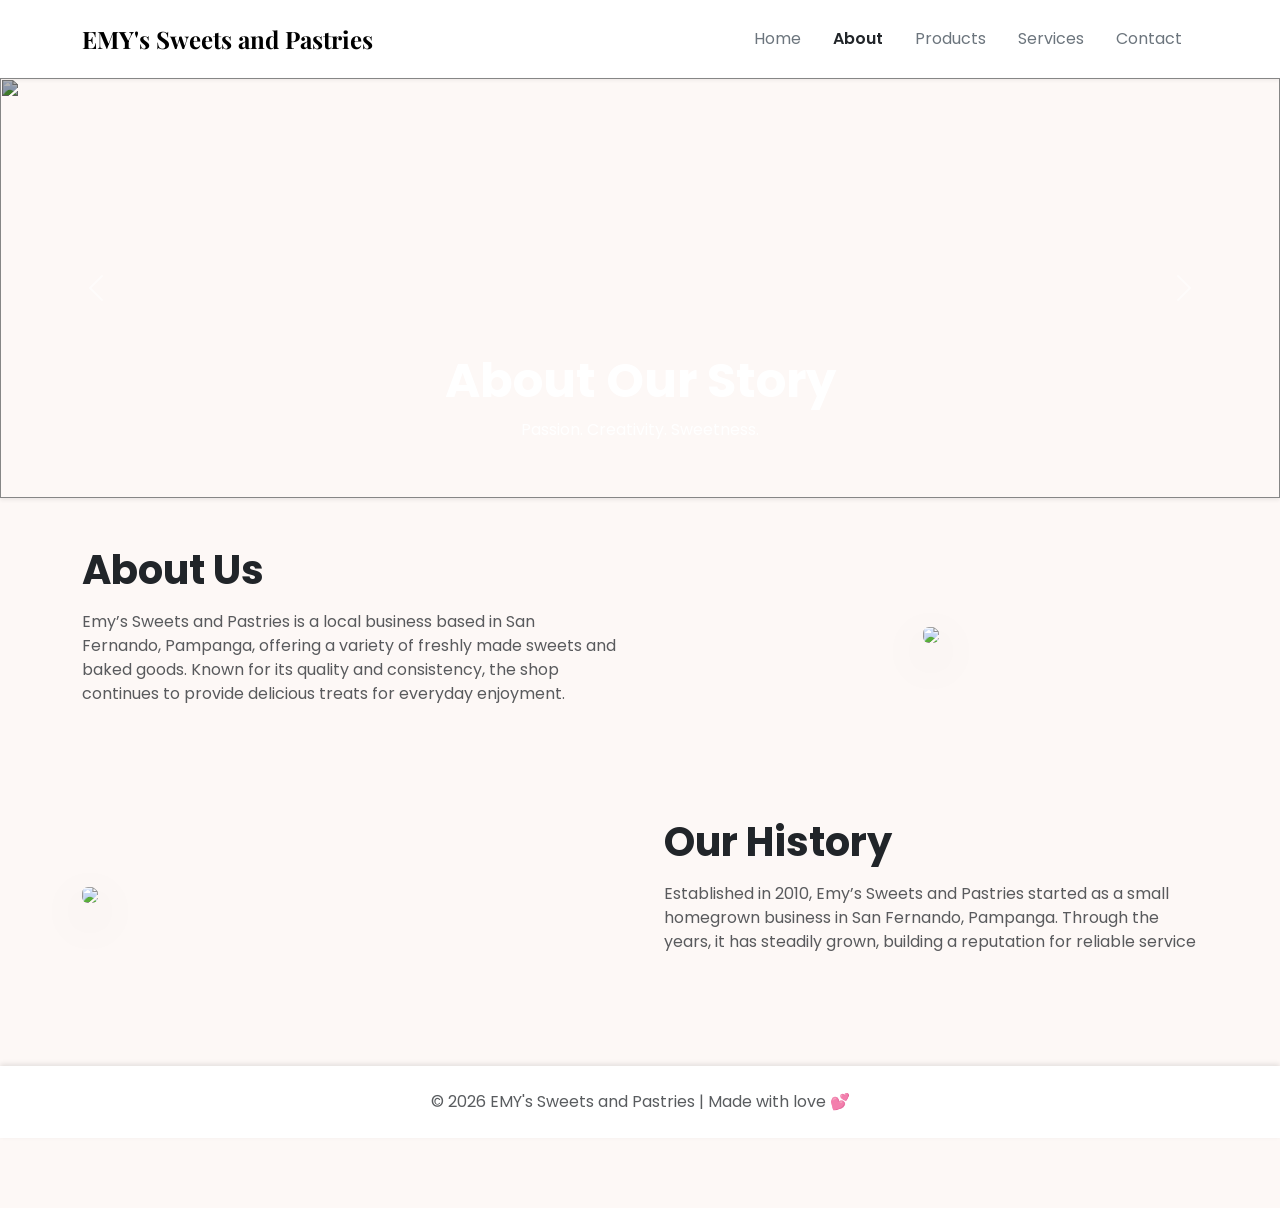
==== about.html @ 319a4fff "Add files via upload" ====
<!DOCTYPE html>
<html>
<head>
<meta charset="UTF-8">
<meta name="viewport" content="width=device-width, initial-scale=1">

<!-- Bootstrap -->
<link href="https://cdn.jsdelivr.net/npm/bootstrap@5.3.3/dist/css/bootstrap.min.css" rel="stylesheet">

<!-- Fonts -->
<link href="https://fonts.googleapis.com/css2?family=Playfair+Display:wght@600;700&family=Poppins:wght@300;400;500&display=swap" rel="stylesheet">

<link rel="stylesheet" href="style.css">

<title>About | EMY's Sweets and Pastries</title>
</head>

<body style="font-family: 'Poppins', sans-serif; background-color:#fdf8f6;">

<!-- NAVBAR -->
<nav class="navbar navbar-expand-lg bg-white shadow-sm py-3">
  <div class="container">
    <a class="navbar-brand fw-bold fs-4" style="font-family: 'Playfair Display', serif;">
       EMY's Sweets and Pastries
    </a>

    <button class="navbar-toggler" data-bs-toggle="collapse" data-bs-target="#nav">
      <span class="navbar-toggler-icon"></span>
    </button>

    <div class="collapse navbar-collapse" id="nav">
      <ul class="navbar-nav ms-auto">
        <li class="nav-item"><a class="nav-link px-3 text-secondary" href="index.html">Home</a></li>
        <li class="nav-item"><a class="nav-link px-3 fw-semibold text-dark" href="about.html">About</a></li>
        <li class="nav-item"><a class="nav-link px-3 text-secondary" href="products.html">Products</a></li>
        <li class="nav-item"><a class="nav-link px-3 text-secondary" href="services.html">Services</a></li>
        <li class="nav-item"><a class="nav-link px-3 text-secondary" href="contact.html">Contact</a></li>
      </ul>
    </div>
  </div>
</nav>

<!-- HERO CAROUSEL -->
<div id="headerCarousel" class="carousel slide shadow-sm" data-bs-ride="carousel">
  <div class="carousel-inner">

    <div class="carousel-item active">
      <img src="images/polvoron.jpg" class="d-block w-100" style="height:420px; object-fit:cover; filter:brightness(70%);">
      <div class="carousel-caption">
        <h1 class="fw-bold display-5">About Our Story</h1>
        <p>Passion. Creativity. Sweetness.</p>
      </div>
    </div>

    <div class="carousel-item">
      <img src="images/barquiron.jpg" class="d-block w-100" style="height:420px; object-fit:cover; filter:brightness(70%);">
      <div class="carousel-caption">
        <h1 class="fw-bold display-5">About Our Story</h1>
        <p>Every pastry tells a story</p>
      </div>
    </div>

    <div class="carousel-item">
      <img src="images/emy2.jpg" class="d-block w-100" style="height:420px; object-fit:cover; filter:brightness(70%);">
      <div class="carousel-caption">
        <h1 class="fw-bold display-5">About Our Story</h1>
        <p>Every pastry tells a story</p>
      </div>
    </div>

  </div>

  <button class="carousel-control-prev" type="button" data-bs-target="#headerCarousel" data-bs-slide="prev">
    <span class="carousel-control-prev-icon"></span>
  </button>

  <button class="carousel-control-next" type="button" data-bs-target="#headerCarousel" data-bs-slide="next">
    <span class="carousel-control-next-icon"></span>
  </button>
</div>

<!-- ABOUT SECTION -->
<div class="container py-5">
  <div class="row align-items-center g-5">

    <div class="col-md-6">
      <h2 class="fw-bold mb-3 display-6">About Us</h2>
      <p class="text-muted">
        Emy’s Sweets and Pastries is a local business based in San Fernando, Pampanga, offering a variety of freshly made sweets and baked goods. Known for its quality and consistency, the shop continues to provide delicious treats for everyday enjoyment.
      </p>
    </div>

    <div class="col-md-6 text-center">
      <img src="images/outsidepic.jpg" class="img-fluid rounded shadow-lg" style="max-width:420px;">
    </div>

  </div>

  <!-- HISTORY SECTION -->
  <div class="row mt-5 align-items-center g-5">

    <div class="col-md-6">
      <img src="images/factory.jpg" class="img-fluid rounded shadow-lg">
    </div>

    <div class="col-md-6">
      <h2 class="fw-bold mb-3 display-6">Our History</h2>
      <p class="text-muted">
        Established in 2010, Emy’s Sweets and Pastries started as a small homegrown business in San Fernando, Pampanga. Through the years, it has steadily grown, building a reputation for reliable service
      </p>
    </div>

  </div>
</div>

<!-- FOOTER -->
<footer class="text-center py-4 mt-5" style="background:#fff;">
  <p class="mb-0 text-muted">© 2026 EMY's Sweets and Pastries | Made with love 💕</p>
</footer>

<!-- Bootstrap JS -->
<script src="https://cdn.jsdelivr.net/npm/bootstrap@5.3.3/dist/js/bootstrap.bundle.min.js"></script>

</body>
</html>
---- style.css ----
/* =======================
   BASE STYLES
======================= */
body {
  font-family: 'Poppins', sans-serif;
  background-color: #fff7f9;
  margin: 0;
  padding-bottom: 70px;
}

/* =======================
   NAVBAR
======================= */
.navbar {
  background: #fff;
}

.navbar-toggler {
  border: none;
}

.navbar-toggler:focus {
  box-shadow: none;
}

/* =======================
   BUTTONS
======================= */
.btn-custom {
  background-color: #ff0000 !important;
  color: white !important;
  border-radius: 30px;
  padding: 10px 25px;
  border: none;
  display: inline-block;
  text-decoration: none;
  transition: all 0.3s ease;
}

.btn-custom:hover {
  background-color: #cc0000 !important;
  transform: scale(1.05);
}

/* =======================
   CARDS
======================= */
.card {
  border: none;
  border-radius: 20px;
  overflow: hidden;
  transition: 0.3s;
}

.card:hover {
  transform: translateY(-10px);
  box-shadow: 0 10px 25px rgba(0,0,0,0.1);
}

.service-card {
  transition: all 0.3s ease;
  cursor: pointer;
}

.service-card:hover {
  transform: translateY(-8px);
  box-shadow: 0 12px 25px rgba(0,0,0,0.15);
}

/* =======================
   IMAGES
======================= */
img {
  transition: transform 0.2s ease;
}

img:hover {
  transform: scale(1.02);
}

/* =======================
   MODAL (POPUP DESIGN)
======================= */
.modal-content {
  border-radius: 20px;
  border: none;
}

.modal-body {
  padding: 20px;
}

/* Product image inside modal */
#modalImage {
  width: 100%;
  height: 120px;
  object-fit: cover;
}

/* Quantity input */
#quantity {
  border-radius: 10px;
  text-align: center;
}

/* =======================
   FOOTER
======================= */
footer {
  background: #fff;
  padding: 20px;
  text-align: center;
  position: relative;
  width: 100%;
  box-shadow: 0 -2px 5px rgba(0,0,0,0.1);
}
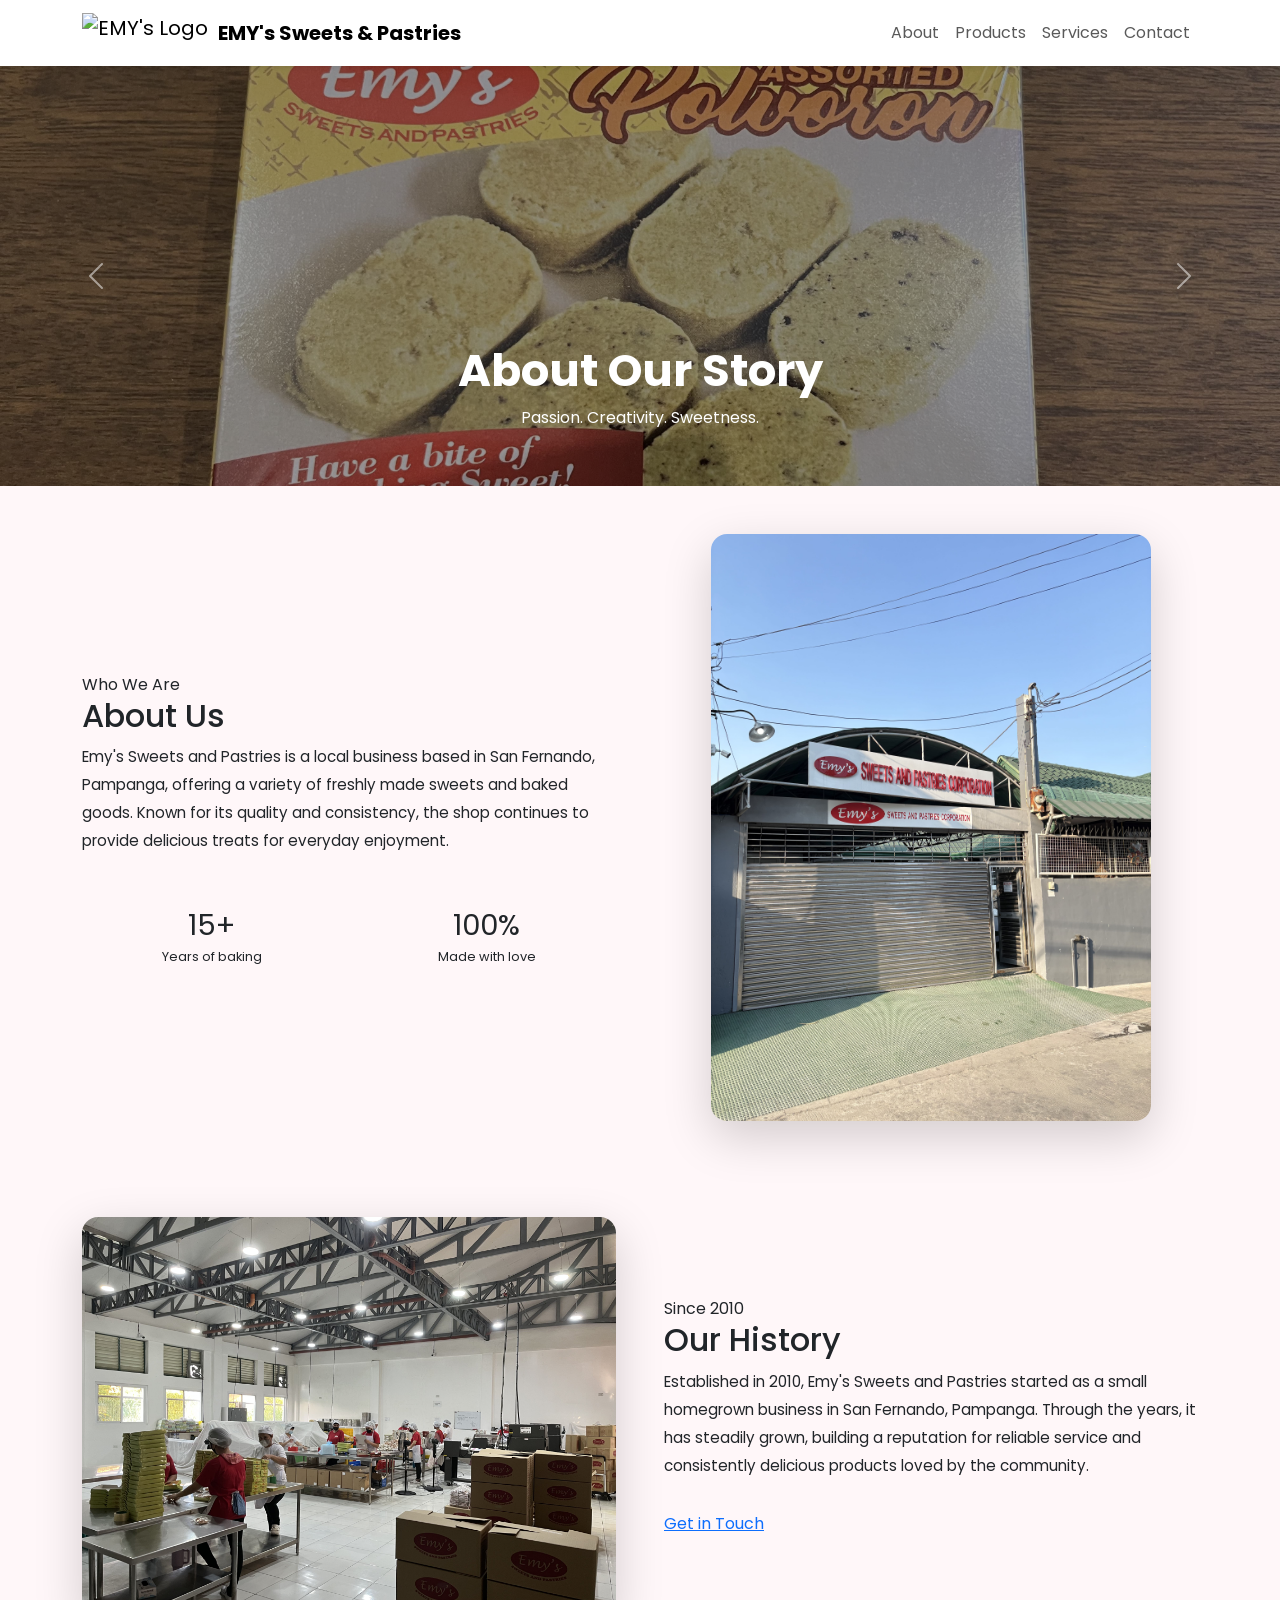
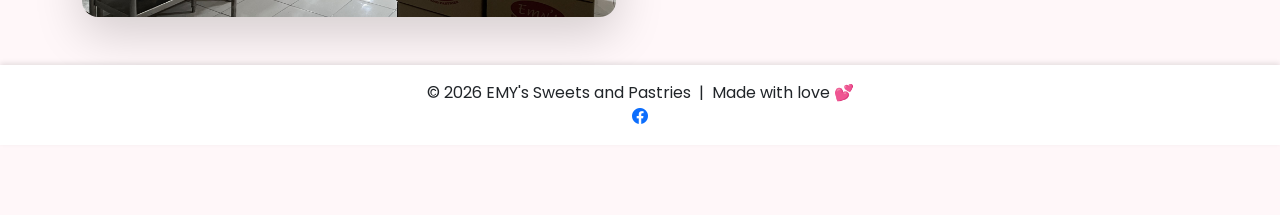
==== commit 52c5ae72: "Update about.html" ====
--- a/about.html
+++ b/about.html
@@ -1,125 +1,155 @@
 <!DOCTYPE html>
-<html>
+<html lang="en">
 <head>
-<meta charset="UTF-8">
-<meta name="viewport" content="width=device-width, initial-scale=1">
+  <meta charset="UTF-8">
+  <meta name="viewport" content="width=device-width, initial-scale=1">
+  <meta name="description" content="EMY's Sweets and Pastries — freshly made, high-quality pastries and desserts from San Fernando, Pampanga.">
 
-<!-- Bootstrap -->
-<link href="https://cdn.jsdelivr.net/npm/bootstrap@5.3.3/dist/css/bootstrap.min.css" rel="stylesheet">
+  <title>EMY's Sweets and Pastries</title>
 
-<!-- Fonts -->
-<link href="https://fonts.googleapis.com/css2?family=Playfair+Display:wght@600;700&family=Poppins:wght@300;400;500&display=swap" rel="stylesheet">
+  <link rel="icon" type="image/png" href="images/emyslogoo.png">
 
-<link rel="stylesheet" href="style.css">
+  <link href="https://cdn.jsdelivr.net/npm/bootstrap@5.3.3/dist/css/bootstrap.min.css" rel="stylesheet">
 
-<title>About | EMY's Sweets and Pastries</title>
+  <link href="https://fonts.googleapis.com/css2?family=Playfair+Display:wght@600;700&family=Poppins:wght@300;400;500&display=swap" rel="stylesheet">
+
+  <link rel="stylesheet" href="https://cdn.jsdelivr.net/npm/bootstrap-icons@1.11.3/font/bootstrap-icons.css">
+
+  <link rel="stylesheet" href="style.css">
 </head>
 
-<body style="font-family: 'Poppins', sans-serif; background-color:#fdf8f6;">
+<nav class="navbar navbar-expand-lg sticky-top bg-white shadow-sm">
+  <div class="container">
 
-<!-- NAVBAR -->
-<nav class="navbar navbar-expand-lg bg-white shadow-sm py-3">
-  <div class="container">
-    <a class="navbar-brand fw-bold fs-4" style="font-family: 'Playfair Display', serif;">
-       EMY's Sweets and Pastries
+    <a class="navbar-brand d-flex align-items-center" href="index.html">
+      <img src="images/emyslogoo.png" alt="EMY's Logo" style="height: 40px; width: auto; margin-right: 10px;">
+      <span class="fw-bold">EMY's Sweets & Pastries</span>
     </a>
 
-    <button class="navbar-toggler" data-bs-toggle="collapse" data-bs-target="#nav">
+    <button class="navbar-toggler" type="button" data-bs-toggle="collapse" data-bs-target="#navMenu"
+      aria-controls="navMenu" aria-expanded="false" aria-label="Toggle navigation">
       <span class="navbar-toggler-icon"></span>
     </button>
 
-    <div class="collapse navbar-collapse" id="nav">
+    <div class="collapse navbar-collapse" id="navMenu">
       <ul class="navbar-nav ms-auto">
-        <li class="nav-item"><a class="nav-link px-3 text-secondary" href="index.html">Home</a></li>
-        <li class="nav-item"><a class="nav-link px-3 fw-semibold text-dark" href="about.html">About</a></li>
-        <li class="nav-item"><a class="nav-link px-3 text-secondary" href="products.html">Products</a></li>
-        <li class="nav-item"><a class="nav-link px-3 text-secondary" href="services.html">Services</a></li>
-        <li class="nav-item"><a class="nav-link px-3 text-secondary" href="contact.html">Contact</a></li>
+        <li class="nav-item">
+          <a class="nav-link" href="about.html">About</a>
+        </li>
+        <li class="nav-item">
+          <a class="nav-link" href="products.html">Products</a>
+        </li>
+        <li class="nav-item">
+          <a class="nav-link" href="services.html">Services</a>
+        </li>
+        <li class="nav-item">
+          <a class="nav-link" href="contact.html">Contact</a>
+        </li>
       </ul>
     </div>
+
   </div>
 </nav>
 
-<!-- HERO CAROUSEL -->
-<div id="headerCarousel" class="carousel slide shadow-sm" data-bs-ride="carousel">
+<div id="aboutHero" class="carousel slide" data-bs-ride="carousel" aria-label="About page hero carousel">
   <div class="carousel-inner">
-
     <div class="carousel-item active">
-      <img src="images/polvoron.jpg" class="d-block w-100" style="height:420px; object-fit:cover; filter:brightness(70%);">
+      <img src="images/polvoron.jpg" alt="Polvoron display" class="d-block w-100" style="height:420px;object-fit:cover;filter:brightness(60%);">
       <div class="carousel-caption">
-        <h1 class="fw-bold display-5">About Our Story</h1>
-        <p>Passion. Creativity. Sweetness.</p>
+        <h1 class="fw-bold" style="font-family:var(--font-display);font-size:clamp(1.6rem,5vw,2.8rem);">About Our Story</h1>
+        <p style="font-size:1rem;">Passion. Creativity. Sweetness.</p>
       </div>
     </div>
-
     <div class="carousel-item">
-      <img src="images/barquiron.jpg" class="d-block w-100" style="height:420px; object-fit:cover; filter:brightness(70%);">
+      <img src="images/barquiron.jpg" alt="Barquiron pastries" class="d-block w-100" style="height:420px;object-fit:cover;filter:brightness(60%);">
       <div class="carousel-caption">
-        <h1 class="fw-bold display-5">About Our Story</h1>
-        <p>Every pastry tells a story</p>
+        <h1 class="fw-bold" style="font-family:var(--font-display);font-size:clamp(1.6rem,5vw,2.8rem);">About Our Story</h1>
+        <p style="font-size:1rem;">Every pastry tells a story</p>
       </div>
     </div>
-
     <div class="carousel-item">
-      <img src="images/emy2.jpg" class="d-block w-100" style="height:420px; object-fit:cover; filter:brightness(70%);">
+      <img src="images/emy2.jpg" alt="Emy's bakery" class="d-block w-100" style="height:420px;object-fit:cover;filter:brightness(60%);">
       <div class="carousel-caption">
-        <h1 class="fw-bold display-5">About Our Story</h1>
-        <p>Every pastry tells a story</p>
+        <h1 class="fw-bold" style="font-family:var(--font-display);font-size:clamp(1.6rem,5vw,2.8rem);">About Our Story</h1>
+        <p style="font-size:1rem;">Baked fresh, delivered with love</p>
       </div>
     </div>
-
   </div>
-
-  <button class="carousel-control-prev" type="button" data-bs-target="#headerCarousel" data-bs-slide="prev">
+  <button class="carousel-control-prev" type="button" data-bs-target="#aboutHero" data-bs-slide="prev" aria-label="Previous slide">
     <span class="carousel-control-prev-icon"></span>
   </button>
-
-  <button class="carousel-control-next" type="button" data-bs-target="#headerCarousel" data-bs-slide="next">
+  <button class="carousel-control-next" type="button" data-bs-target="#aboutHero" data-bs-slide="next" aria-label="Next slide">
     <span class="carousel-control-next-icon"></span>
   </button>
 </div>
 
-<!-- ABOUT SECTION -->
-<div class="container py-5">
-  <div class="row align-items-center g-5">
+<section class="py-5" style="background:var(--white);">
+  <div class="container">
+    <div class="row align-items-center g-5">
+      <div class="col-md-6">
+        <span class="badge-rose">Who We Are</span>
+        <h2 class="section-title">About Us</h2>
+        <span class="divider" style="margin:0 0 1.2rem;"></span>
+        <p style="color:var(--muted);line-height:1.85;font-size:.95rem;">
+          Emy's Sweets and Pastries is a local business based in San Fernando, Pampanga, offering
+          a variety of freshly made sweets and baked goods. Known for its quality and consistency,
+          the shop continues to provide delicious treats for everyday enjoyment.
+        </p>
+        <div class="row g-3 mt-2">
+          <div class="col-6">
+            <div style="background:var(--cream);border-radius:var(--radius-sm);padding:1rem;text-align:center;">
+              <div style="font-family:var(--font-display);font-size:1.8rem;color:var(--rose);">15+</div>
+              <div style="font-size:.8rem;color:var(--muted);">Years of baking</div>
+            </div>
+          </div>
+          <div class="col-6">
+            <div style="background:var(--cream);border-radius:var(--radius-sm);padding:1rem;text-align:center;">
+              <div style="font-family:var(--font-display);font-size:1.8rem;color:var(--rose);">100%</div>
+              <div style="font-size:.8rem;color:var(--muted);">Made with love</div>
+            </div>
+          </div>
+        </div>
+      </div>
+      <div class="col-md-6 text-center">
+        <img src="images/outsidepic.jpg" alt="Outside view of Emy's Sweets and Pastries" class="img-fluid rounded-4 shadow-lg" style="max-width:440px;">
+      </div>
+    </div>
+  </div>
+</section>
 
-    <div class="col-md-6">
-      <h2 class="fw-bold mb-3 display-6">About Us</h2>
-      <p class="text-muted">
-        Emy’s Sweets and Pastries is a local business based in San Fernando, Pampanga, offering a variety of freshly made sweets and baked goods. Known for its quality and consistency, the shop continues to provide delicious treats for everyday enjoyment.
-      </p>
+<section class="py-5" style="background:var(--cream);">
+  <div class="container">
+    <div class="row align-items-center g-5">
+      <div class="col-md-6 order-md-2">
+        <span class="badge-rose">Since 2010</span>
+        <h2 class="section-title">Our History</h2>
+        <span class="divider" style="margin:0 0 1.2rem;"></span>
+        <p style="color:var(--muted);line-height:1.85;font-size:.95rem;">
+          Established in 2010, Emy's Sweets and Pastries started as a small homegrown business
+          in San Fernando, Pampanga. Through the years, it has steadily grown, building a
+          reputation for reliable service and consistently delicious products loved by the community.
+        </p>
+        <a href="contact.html" class="btn-rose d-inline-block mt-3">Get in Touch</a>
+      </div>
+      <div class="col-md-6 order-md-1">
+        <img src="images/factory.jpg" alt="Emy's production kitchen" class="img-fluid rounded-4 shadow-lg">
+      </div>
     </div>
+  </div>
+</section>
 
-    <div class="col-md-6 text-center">
-      <img src="images/outsidepic.jpg" class="img-fluid rounded shadow-lg" style="max-width:420px;">
-    </div>
+<footer class="footer py-3">
+  <div class="container position-relative text-center">
+
+    <p class="mb-0">
+      © 2026 EMY's Sweets and Pastries &nbsp;|&nbsp; Made with love 💕
+    </p>
+
+    <div class="footer-icons">
+      <a href="https://www.facebook.com/EmysSweetsAndPastries" target="_blank" class="footer-icon">
+        <i class="bi bi-facebook"></i>
+      </a>
+</div>
 
   </div>
-
-  <!-- HISTORY SECTION -->
-  <div class="row mt-5 align-items-center g-5">
-
-    <div class="col-md-6">
-      <img src="images/factory.jpg" class="img-fluid rounded shadow-lg">
-    </div>
-
-    <div class="col-md-6">
-      <h2 class="fw-bold mb-3 display-6">Our History</h2>
-      <p class="text-muted">
-        Established in 2010, Emy’s Sweets and Pastries started as a small homegrown business in San Fernando, Pampanga. Through the years, it has steadily grown, building a reputation for reliable service
-      </p>
-    </div>
-
-  </div>
-</div>
-
-<!-- FOOTER -->
-<footer class="text-center py-4 mt-5" style="background:#fff;">
-  <p class="mb-0 text-muted">© 2026 EMY's Sweets and Pastries | Made with love 💕</p>
 </footer>
-
-<!-- Bootstrap JS -->
-<script src="https://cdn.jsdelivr.net/npm/bootstrap@5.3.3/dist/js/bootstrap.bundle.min.js"></script>
-
-</body>
-</html>
